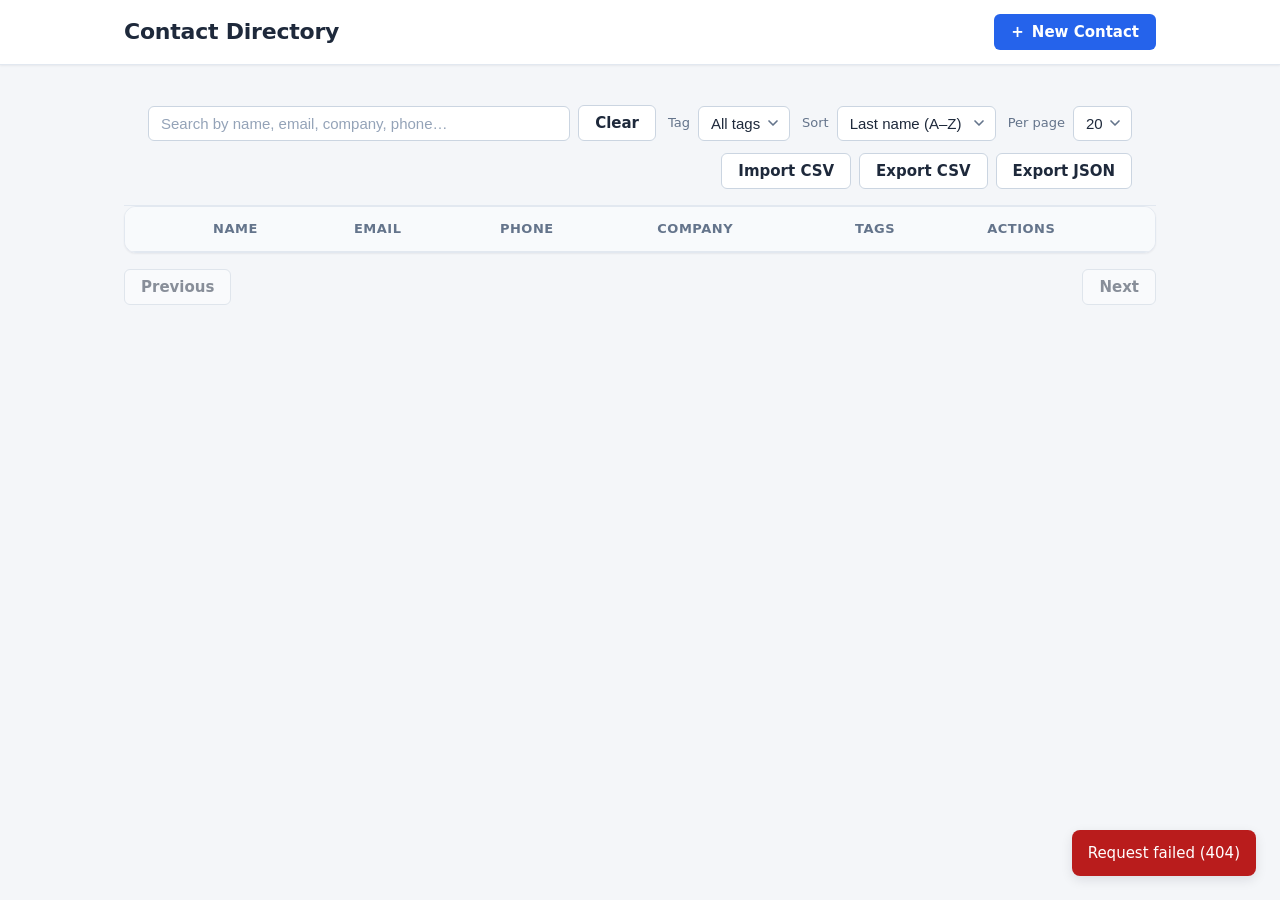
==== src/main/resources/static/index.html @ b852808f "Feature 8: freetext notes per contact - Contact.notes (@Column length 4000) + on ContactResponse/Req" ====
<!DOCTYPE html>
<html lang="en">
<head>
  <meta charset="UTF-8" />
  <meta name="viewport" content="width=device-width, initial-scale=1.0" />
  <title>Contact Directory</title>
  <link rel="stylesheet" href="styles.css" />
  <script defer src="app.js"></script>
</head>
<body>
  <header class="app-header">
    <div class="app-header__inner">
      <h1 class="app-header__title">Contact Directory</h1>
      <button type="button" id="btn-new" class="btn btn--primary">
        <span aria-hidden="true">+</span> New Contact
      </button>
    </div>
  </header>

  <main class="app-main">
    <section class="toolbar" aria-label="Search and filters">
      <div class="toolbar__inner">
        <div class="toolbar__search">
          <label for="search-input" class="sr-only">Search contacts</label>
          <input
            type="search"
            id="search-input"
            class="input"
            placeholder="Search by name, email, company, phone…"
            autocomplete="off"
            spellcheck="false"
          />
          <button type="button" id="btn-clear-search" class="btn btn--secondary">Clear</button>
        </div>

        <div class="toolbar__controls">
          <div class="toolbar__control">
            <label for="tag-filter">Tag</label>
            <select id="tag-filter" class="select">
              <option value="">All tags</option>
            </select>
          </div>

          <div class="toolbar__control">
            <label for="sort-select">Sort</label>
            <select id="sort-select" class="select">
              <option value="lastName,asc">Last name (A–Z)</option>
              <option value="lastName,desc">Last name (Z–A)</option>
              <option value="firstName,asc">First name (A–Z)</option>
              <option value="email,asc">Email (A–Z)</option>
              <option value="createdAt,desc">Recently added</option>
              <option value="updatedAt,desc">Recently updated</option>
            </select>
          </div>

          <div class="toolbar__control">
            <label for="page-size">Per page</label>
            <select id="page-size" class="select">
              <option value="10">10</option>
              <option value="20" selected>20</option>
              <option value="50">50</option>
            </select>
          </div>
        </div>

        <div class="toolbar__io">
          <input type="file" id="import-file" accept=".csv,text/csv" hidden />
          <button type="button" id="btn-import" class="btn btn--secondary">Import CSV</button>
          <a id="link-export-csv" class="btn btn--secondary" href="/api/v1/contacts/export.csv" download>Export CSV</a>
          <a id="link-export-json" class="btn btn--secondary" href="/api/v1/contacts/export.json" download>Export JSON</a>
        </div>
      </div>
    </section>

    <section class="list-panel" aria-label="Contacts">
      <div id="loading" class="loading" role="status" aria-live="polite" hidden>
        <span class="spinner" aria-hidden="true"></span>
        <span>Loading contacts…</span>
      </div>

      <div class="table-wrap">
        <table class="contacts-table">
          <thead>
            <tr>
              <th scope="col" class="col-star"><span class="sr-only">Favourite</span></th>
              <th scope="col" class="col-avatar"><span class="sr-only">Photo</span></th>
              <th scope="col">Name</th>
              <th scope="col">Email</th>
              <th scope="col">Phone</th>
              <th scope="col">Company</th>
              <th scope="col">Tags</th>
              <th scope="col" class="col-actions">Actions</th>
            </tr>
          </thead>
          <tbody id="contacts-body"></tbody>
        </table>
      </div>

      <div id="empty-state" class="empty-state" hidden>
        <p class="empty-state__title">No contacts found</p>
        <p class="empty-state__hint">Try adjusting your search, or add a new contact.</p>
      </div>

      <nav class="pagination" aria-label="Pagination">
        <button type="button" id="btn-prev" class="btn btn--secondary">Previous</button>
        <span id="page-info" class="page-info" aria-live="polite"></span>
        <button type="button" id="btn-next" class="btn btn--secondary">Next</button>
      </nav>
    </section>
  </main>

  <!-- Toast -->
  <div id="toast" class="toast" role="status" aria-live="polite" aria-atomic="true"></div>

  <!-- Create / Edit contact modal -->
  <dialog id="contact-modal" class="modal" aria-labelledby="modal-title">
    <form id="contact-form" class="modal__form" novalidate>
      <header class="modal__header">
        <h2 id="modal-title" class="modal__title">New Contact</h2>
      </header>

      <input type="hidden" id="field-id" />

      <div class="modal__body">
        <div class="field">
          <label for="field-firstName">First name</label>
          <input type="text" id="field-firstName" class="input" autocomplete="given-name" />
          <span id="err-firstName" class="field-error" aria-live="polite"></span>
        </div>

        <div class="field">
          <label for="field-lastName">Last name</label>
          <input type="text" id="field-lastName" class="input" autocomplete="family-name" />
          <span id="err-lastName" class="field-error" aria-live="polite"></span>
        </div>

        <div class="field">
          <label for="field-email">Email</label>
          <input type="email" id="field-email" class="input" autocomplete="email" />
          <span id="err-email" class="field-error" aria-live="polite"></span>
        </div>

        <div class="field">
          <label for="field-phone">Phone</label>
          <input type="tel" id="field-phone" class="input" autocomplete="tel" />
          <span id="err-phone" class="field-error" aria-live="polite"></span>
        </div>

        <div class="field">
          <label for="field-company">Company</label>
          <input type="text" id="field-company" class="input" autocomplete="organization" />
        </div>

        <div class="field field--full">
          <label for="field-tag-input">Tags</label>
          <div id="tag-chips" class="tag-chips" aria-live="polite"></div>
          <input
            type="text"
            id="field-tag-input"
            class="input"
            placeholder="Type a tag and press Enter"
            autocomplete="off"
          />
          <div class="tag-presets" aria-label="Suggested tags">
            <button type="button" class="btn btn--ghost btn--sm tag-preset" data-tag="Friend">+ Friend</button>
            <button type="button" class="btn btn--ghost btn--sm tag-preset" data-tag="Work">+ Work</button>
            <button type="button" class="btn btn--ghost btn--sm tag-preset" data-tag="Client">+ Client</button>
            <button type="button" class="btn btn--ghost btn--sm tag-preset" data-tag="Family">+ Family</button>
          </div>
        </div>

        <div class="field field--full">
          <label for="field-notes">Notes</label>
          <textarea
            id="field-notes"
            class="input"
            rows="3"
            placeholder="Notes — e.g. met at Timeleft Coffee, into hiking"
          ></textarea>
        </div>

        <div class="field field--full">
          <label for="field-photo">Photo</label>
          <input
            type="file"
            id="field-photo"
            class="input input--file"
            accept="image/png,image/jpeg,image/gif,image/webp"
          />
          <div class="photo-controls">
            <img id="photo-preview" class="photo-preview" alt="Photo preview" hidden />
            <button type="button" id="btn-remove-photo" class="btn btn--ghost btn--sm" hidden>
              Remove photo
            </button>
          </div>
          <span id="err-photo" class="field-error" aria-live="polite"></span>
        </div>
      </div>

      <footer class="modal__footer">
        <button type="button" id="btn-cancel" class="btn btn--secondary">Cancel</button>
        <button type="submit" id="btn-save" class="btn btn--primary">Save</button>
      </footer>
    </form>
  </dialog>

  <!-- Delete confirmation modal -->
  <dialog id="confirm-modal" class="modal modal--confirm" aria-labelledby="confirm-title">
    <div class="modal__form">
      <header class="modal__header">
        <h2 id="confirm-title" class="modal__title">Delete contact</h2>
      </header>

      <div class="modal__body">
        <p id="confirm-text" class="confirm-text"></p>
      </div>

      <footer class="modal__footer">
        <button type="button" id="btn-cancel-delete" class="btn btn--secondary">Cancel</button>
        <button type="button" id="btn-confirm-delete" class="btn btn--danger">Delete</button>
      </footer>
    </div>
  </dialog>

  <!-- Contact detail (read-only profile) modal -->
  <dialog id="detail-modal" class="modal modal--detail" aria-labelledby="detail-name">
    <div class="modal__form">
      <header class="modal__header detail__header">
        <div id="detail-avatar" class="detail__avatar"></div>
        <div class="detail__heading">
          <h2 id="detail-name" class="modal__title">Contact</h2>
          <span id="detail-fav" class="detail__fav" hidden>★ Favourite</span>
        </div>
      </header>

      <div class="modal__body detail__body">
        <dl class="detail__list">
          <div class="detail__row"><dt>Email</dt><dd id="detail-email"></dd></div>
          <div class="detail__row"><dt>Phone</dt><dd id="detail-phone"></dd></div>
          <div class="detail__row"><dt>Company</dt><dd id="detail-company"></dd></div>
          <div class="detail__row"><dt>Tags</dt><dd id="detail-tags"></dd></div>
          <div class="detail__row" id="detail-notes-row" hidden>
            <dt>Notes</dt><dd id="detail-notes"></dd>
          </div>
          <div class="detail__row"><dt>Added</dt><dd id="detail-created"></dd></div>
          <div class="detail__row"><dt>Updated</dt><dd id="detail-updated"></dd></div>
        </dl>
      </div>

      <footer class="modal__footer">
        <button type="button" id="btn-detail-close" class="btn btn--secondary">Close</button>
        <button type="button" id="btn-detail-edit" class="btn btn--primary">Edit</button>
      </footer>
    </div>
  </dialog>
</body>
</html>
---- src/main/resources/static/styles.css ----
/* =========================================================================
   Contact Directory UI — styles.css
   Framework-free, modern, accessible. All theming via CSS custom properties.
   ========================================================================= */

/* ---------- Design tokens ------------------------------------------------ */
:root {
  /* Palette */
  --color-bg: #f4f6f9;
  --color-surface: #ffffff;
  --color-surface-alt: #f8fafc;
  --color-border: #e2e8f0;
  --color-border-strong: #cbd5e1;

  --color-text: #1e293b;
  --color-text-muted: #64748b;
  --color-text-subtle: #94a3b8;

  --color-primary: #2563eb;
  --color-primary-hover: #1d4ed8;
  --color-primary-active: #1e40af;
  --color-primary-contrast: #ffffff;

  --color-danger: #dc2626;
  --color-danger-hover: #b91c1c;
  --color-danger-active: #991b1b;
  --color-danger-contrast: #ffffff;

  --color-success: #16a34a;
  --color-success-bg: #15803d;

  --color-error: #dc2626;
  --color-error-bg: #b91c1c;

  --color-focus-ring: #93c5fd;

  /* Spacing scale */
  --space-1: 0.25rem;
  --space-2: 0.5rem;
  --space-3: 0.75rem;
  --space-4: 1rem;
  --space-5: 1.5rem;
  --space-6: 2rem;

  /* Radii */
  --radius-sm: 6px;
  --radius-md: 8px;
  --radius-lg: 12px;
  --radius-pill: 999px;

  /* Shadows */
  --shadow-sm: 0 1px 2px rgba(15, 23, 42, 0.06);
  --shadow-md: 0 4px 12px rgba(15, 23, 42, 0.10);
  --shadow-lg: 0 12px 32px rgba(15, 23, 42, 0.22);

  /* Typography */
  --font-sans: system-ui, -apple-system, "Segoe UI", Roboto, Helvetica, Arial,
    sans-serif;
  --fs-sm: 0.8125rem;
  --fs-base: 0.9375rem;
  --fs-lg: 1.0625rem;
  --fs-xl: 1.375rem;

  /* Layout */
  --container-max: 1080px;
  --header-height: 64px;

  /* Motion */
  --transition-fast: 120ms ease;
  --transition-base: 200ms ease;
}

/* ---------- Reset / base ------------------------------------------------- */
*,
*::before,
*::after {
  box-sizing: border-box;
}

html {
  -webkit-text-size-adjust: 100%;
}

body {
  margin: 0;
  font-family: var(--font-sans);
  font-size: var(--fs-base);
  line-height: 1.5;
  color: var(--color-text);
  background-color: var(--color-bg);
  -webkit-font-smoothing: antialiased;
  -moz-osx-font-smoothing: grayscale;
}

h1,
h2,
h3 {
  margin: 0;
  line-height: 1.25;
}

button {
  font-family: inherit;
  font-size: inherit;
}

[hidden] {
  display: none !important;
}

/* Shared visible focus treatment */
:focus-visible {
  outline: 3px solid var(--color-focus-ring);
  outline-offset: 2px;
}

/* ---------- App header (sticky) ----------------------------------------- */
.app-header {
  position: sticky;
  top: 0;
  z-index: 30;
  background-color: var(--color-surface);
  border-bottom: 1px solid var(--color-border);
  box-shadow: var(--shadow-sm);
}

.app-header__inner {
  max-width: var(--container-max);
  margin: 0 auto;
  min-height: var(--header-height);
  padding: var(--space-3) var(--space-5);
  display: flex;
  align-items: center;
  justify-content: space-between;
  gap: var(--space-4);
}

.app-header__title {
  font-size: var(--fs-xl);
  font-weight: 700;
  letter-spacing: -0.01em;
}

.app-header__subtitle {
  margin: 2px 0 0;
  font-size: var(--fs-sm);
  font-weight: 400;
  color: var(--color-text-muted);
}

/* ---------- Toolbar (sticky under header) ------------------------------- */
.toolbar {
  position: sticky;
  top: var(--header-height);
  z-index: 20;
  background-color: var(--color-bg);
  border-bottom: 1px solid var(--color-border);
}

.toolbar__inner {
  max-width: var(--container-max);
  margin: 0 auto;
  padding: var(--space-4) var(--space-5);
  display: flex;
  flex-wrap: wrap;
  align-items: center;
  gap: var(--space-3);
}

.toolbar__search {
  position: relative;
  flex: 1 1 280px;
  min-width: 220px;
  display: flex;
  align-items: center;
  gap: var(--space-2);
}

.toolbar__search #search-input {
  flex: 1 1 auto;
}

.toolbar__controls {
  display: flex;
  align-items: center;
  gap: var(--space-3);
  flex-wrap: wrap;
}

.toolbar__control {
  display: flex;
  align-items: center;
  gap: var(--space-2);
}

.toolbar__control label {
  font-size: var(--fs-sm);
  color: var(--color-text-muted);
  white-space: nowrap;
}

/* ---------- Main container ---------------------------------------------- */
.app-main {
  max-width: var(--container-max);
  margin: 0 auto;
  padding: var(--space-5);
}

/* ---------- Form controls (inputs / selects) ---------------------------- */
input[type="text"],
input[type="email"],
input[type="tel"],
input[type="search"],
textarea,
select {
  width: 100%;
  padding: var(--space-2) var(--space-3);
  font-size: var(--fs-base);
  color: var(--color-text);
  background-color: var(--color-surface);
  border: 1px solid var(--color-border-strong);
  border-radius: var(--radius-sm);
  transition: border-color var(--transition-fast),
    box-shadow var(--transition-fast);
  appearance: none;
}

textarea {
  font-family: inherit;
  resize: vertical;
  min-height: 64px;
}

select {
  background-image: url("data:image/svg+xml,%3Csvg xmlns='http://www.w3.org/2000/svg' width='16' height='16' viewBox='0 0 24 24' fill='none' stroke='%2364748b' stroke-width='2.5' stroke-linecap='round' stroke-linejoin='round'%3E%3Cpolyline points='6 9 12 15 18 9'/%3E%3C/svg%3E");
  background-repeat: no-repeat;
  background-position: right var(--space-2) center;
  padding-right: calc(var(--space-3) + 16px);
  cursor: pointer;
}

input::placeholder,
textarea::placeholder {
  color: var(--color-text-subtle);
}

input:focus,
textarea:focus,
select:focus {
  outline: none;
  border-color: var(--color-primary);
  box-shadow: 0 0 0 3px var(--color-focus-ring);
}

/* Inputs flagged invalid (when an inline error is shown) */
input[aria-invalid="true"],
.input--invalid {
  border-color: var(--color-error);
}

input[aria-invalid="true"]:focus,
.input--invalid:focus {
  box-shadow: 0 0 0 3px rgba(220, 38, 38, 0.25);
}

/* ---------- Buttons ----------------------------------------------------- */
.btn {
  display: inline-flex;
  align-items: center;
  justify-content: center;
  gap: var(--space-2);
  padding: var(--space-2) var(--space-4);
  font-size: var(--fs-base);
  font-weight: 600;
  line-height: 1.2;
  white-space: nowrap;
  border: 1px solid transparent;
  border-radius: var(--radius-sm);
  cursor: pointer;
  user-select: none;
  transition: background-color var(--transition-fast),
    border-color var(--transition-fast), color var(--transition-fast),
    box-shadow var(--transition-fast);
}

.btn:disabled {
  opacity: 0.5;
  cursor: not-allowed;
}

.btn:focus-visible {
  outline: 3px solid var(--color-focus-ring);
  outline-offset: 2px;
}

/* Primary */
.btn--primary {
  background-color: var(--color-primary);
  color: var(--color-primary-contrast);
}
.btn--primary:hover:not(:disabled) {
  background-color: var(--color-primary-hover);
}
.btn--primary:active:not(:disabled) {
  background-color: var(--color-primary-active);
}

/* Secondary */
.btn--secondary {
  background-color: var(--color-surface);
  color: var(--color-text);
  border-color: var(--color-border-strong);
}
.btn--secondary:hover:not(:disabled) {
  background-color: var(--color-surface-alt);
  border-color: var(--color-text-subtle);
}
.btn--secondary:active:not(:disabled) {
  background-color: var(--color-border);
}

/* Danger */
.btn--danger {
  background-color: var(--color-danger);
  color: var(--color-danger-contrast);
}
.btn--danger:hover:not(:disabled) {
  background-color: var(--color-danger-hover);
}
.btn--danger:active:not(:disabled) {
  background-color: var(--color-danger-active);
}

/* Ghost / icon-style buttons used in table rows */
.btn--ghost {
  background-color: transparent;
  color: var(--color-text-muted);
  border-color: var(--color-border);
  padding: var(--space-1) var(--space-3);
  font-size: var(--fs-sm);
}
.btn--ghost:hover:not(:disabled) {
  background-color: var(--color-surface-alt);
  color: var(--color-text);
  border-color: var(--color-border-strong);
}

.btn--ghost.btn--danger {
  color: var(--color-danger);
  border-color: var(--color-border);
}
.btn--ghost.btn--danger:hover:not(:disabled) {
  background-color: #fef2f2;
  color: var(--color-danger-hover);
  border-color: #fecaca;
}

.btn--sm {
  padding: var(--space-1) var(--space-3);
  font-size: var(--fs-sm);
}

.btn--block {
  width: 100%;
}

/* Clear-search button collapses nicely next to the input */
#btn-clear-search {
  flex: 0 0 auto;
}

/* ---------- Table / list ------------------------------------------------ */
.table-wrap {
  background-color: var(--color-surface);
  border: 1px solid var(--color-border);
  border-radius: var(--radius-lg);
  box-shadow: var(--shadow-sm);
  overflow-x: auto;
  -webkit-overflow-scrolling: touch;
}

.contacts-table {
  width: 100%;
  border-collapse: collapse;
  font-size: var(--fs-base);
}

.contacts-table thead th {
  position: sticky;
  top: 0;
  text-align: left;
  font-size: var(--fs-sm);
  font-weight: 600;
  text-transform: uppercase;
  letter-spacing: 0.04em;
  color: var(--color-text-muted);
  background-color: var(--color-surface-alt);
  padding: var(--space-3) var(--space-4);
  border-bottom: 1px solid var(--color-border);
  white-space: nowrap;
}

.contacts-table tbody td {
  padding: var(--space-3) var(--space-4);
  border-bottom: 1px solid var(--color-border);
  color: var(--color-text);
  vertical-align: middle;
}

.contacts-table tbody tr:last-child td {
  border-bottom: none;
}

/* Zebra striping */
.contacts-table tbody tr:nth-child(even) {
  background-color: var(--color-surface-alt);
}

/* Hover highlight */
.contacts-table tbody tr:hover {
  background-color: #eef4ff;
}

.contacts-table .cell-name {
  font-weight: 600;
  color: var(--color-text);
}

.contacts-table .cell-muted {
  color: var(--color-text-muted);
}

/* Actions column */
.contacts-table .cell-actions {
  text-align: right;
  white-space: nowrap;
}

.row-actions {
  display: inline-flex;
  gap: var(--space-2);
  justify-content: flex-end;
}

/* Avatar column — keep it tight around the thumbnail */
.contacts-table .col-avatar,
.contacts-table .cell-avatar {
  width: 1%;
  white-space: nowrap;
}

.contacts-table .cell-avatar {
  padding-right: var(--space-2);
}

/* ---------- Avatars ----------------------------------------------------- */
.avatar {
  display: inline-block;
  width: 36px;
  height: 36px;
  border-radius: var(--radius-pill);
  object-fit: cover;
  vertical-align: middle;
  background-color: var(--color-surface-alt);
  border: 1px solid var(--color-border);
}

/* Placeholder shown when a contact has no photo: a colored circle of initials */
.avatar--placeholder {
  display: inline-flex;
  align-items: center;
  justify-content: center;
  border: none;
  background-color: var(--color-primary);
  color: var(--color-primary-contrast);
  font-size: var(--fs-sm);
  font-weight: 600;
  line-height: 1;
  text-transform: uppercase;
  letter-spacing: 0.02em;
  user-select: none;
}

/* ---------- Loading spinner --------------------------------------------- */
#loading {
  display: flex;
  align-items: center;
  justify-content: center;
  gap: var(--space-3);
  padding: var(--space-6);
  color: var(--color-text-muted);
  font-size: var(--fs-base);
}

.spinner {
  width: 24px;
  height: 24px;
  border: 3px solid var(--color-border);
  border-top-color: var(--color-primary);
  border-radius: 50%;
  animation: spin 0.7s linear infinite;
  flex: 0 0 auto;
}

@keyframes spin {
  to {
    transform: rotate(360deg);
  }
}

/* ---------- Empty state -------------------------------------------------- */
#empty-state {
  display: flex;
  flex-direction: column;
  align-items: center;
  justify-content: center;
  gap: var(--space-2);
  padding: var(--space-6) var(--space-5);
  text-align: center;
  color: var(--color-text-muted);
}

#empty-state .empty-state__title {
  font-size: var(--fs-lg);
  font-weight: 600;
  color: var(--color-text);
}

#empty-state .empty-state__hint {
  font-size: var(--fs-sm);
  color: var(--color-text-subtle);
}

/* ---------- Pagination --------------------------------------------------- */
.pagination {
  display: flex;
  align-items: center;
  justify-content: space-between;
  gap: var(--space-3);
  flex-wrap: wrap;
  margin-top: var(--space-4);
}

#page-info {
  font-size: var(--fs-sm);
  color: var(--color-text-muted);
}

.pagination__buttons {
  display: flex;
  gap: var(--space-2);
}

/* ---------- Modal (dialog) + backdrop ----------------------------------- */
dialog {
  width: min(520px, calc(100vw - 2 * var(--space-5)));
  max-width: 520px;
  padding: 0;
  border: 1px solid var(--color-border);
  border-radius: var(--radius-lg);
  background-color: var(--color-surface);
  color: var(--color-text);
  box-shadow: var(--shadow-lg);
}

dialog::backdrop {
  background-color: rgba(15, 23, 42, 0.55);
  backdrop-filter: blur(2px);
}

/* Open/close animation (graceful — no effect if unsupported) */
dialog[open] {
  animation: dialog-in var(--transition-base);
}

@keyframes dialog-in {
  from {
    opacity: 0;
    transform: translateY(8px) scale(0.98);
  }
  to {
    opacity: 1;
    transform: translateY(0) scale(1);
  }
}

.modal__header {
  display: flex;
  align-items: center;
  justify-content: space-between;
  gap: var(--space-3);
  padding: var(--space-4) var(--space-5);
  border-bottom: 1px solid var(--color-border);
}

.modal__title {
  font-size: var(--fs-lg);
  font-weight: 700;
}

.modal__body {
  padding: var(--space-5);
}

.modal__footer {
  display: flex;
  align-items: center;
  justify-content: flex-end;
  gap: var(--space-3);
  padding: var(--space-4) var(--space-5);
  border-top: 1px solid var(--color-border);
  background-color: var(--color-surface-alt);
  border-bottom-left-radius: var(--radius-lg);
  border-bottom-right-radius: var(--radius-lg);
}

/* Close (x) button in modal header */
.modal__close {
  display: inline-flex;
  align-items: center;
  justify-content: center;
  width: 32px;
  height: 32px;
  border: none;
  border-radius: var(--radius-sm);
  background: transparent;
  color: var(--color-text-muted);
  font-size: 1.25rem;
  line-height: 1;
  cursor: pointer;
  transition: background-color var(--transition-fast),
    color var(--transition-fast);
}
.modal__close:hover {
  background-color: var(--color-surface-alt);
  color: var(--color-text);
}

/* ---------- Form layout inside modal ------------------------------------ */
/* The contact form's body is the two-column responsive field grid. The
   confirm modal's body is left untouched (it only holds a paragraph). */
#contact-form .modal__body {
  display: grid;
  grid-template-columns: 1fr 1fr;
  gap: var(--space-4);
}

.field {
  display: flex;
  flex-direction: column;
  gap: var(--space-1);
}

/* Fields that should span the full width of the grid */
.field--full {
  grid-column: 1 / -1;
}

.field label {
  font-size: var(--fs-sm);
  font-weight: 600;
  color: var(--color-text);
}

.field label .required {
  color: var(--color-danger);
  margin-left: 2px;
}

/* ---------- File input + photo preview (modal) -------------------------- */
/* File inputs aren't covered by the shared input selector; style to match. */
.input--file {
  width: 100%;
  padding: var(--space-2) var(--space-3);
  font-size: var(--fs-sm);
  color: var(--color-text);
  background-color: var(--color-surface);
  border: 1px solid var(--color-border-strong);
  border-radius: var(--radius-sm);
  cursor: pointer;
  transition: border-color var(--transition-fast),
    box-shadow var(--transition-fast);
}

.input--file:focus,
.input--file:focus-visible {
  outline: none;
  border-color: var(--color-primary);
  box-shadow: 0 0 0 3px var(--color-focus-ring);
}

/* The browser's "Choose file" affordance, styled like a secondary button */
.input--file::file-selector-button {
  margin-right: var(--space-3);
  padding: var(--space-1) var(--space-3);
  font-family: inherit;
  font-size: var(--fs-sm);
  font-weight: 600;
  color: var(--color-text);
  background-color: var(--color-surface);
  border: 1px solid var(--color-border-strong);
  border-radius: var(--radius-sm);
  cursor: pointer;
  transition: background-color var(--transition-fast),
    border-color var(--transition-fast);
}

.input--file::file-selector-button:hover {
  background-color: var(--color-surface-alt);
  border-color: var(--color-text-subtle);
}

/* Preview thumbnail + remove button line up on one row */
.photo-controls {
  display: flex;
  align-items: center;
  gap: var(--space-3);
  margin-top: var(--space-1);
}

.photo-controls:empty {
  display: none;
}

#photo-preview,
.photo-preview {
  width: 96px;
  height: 96px;
  border-radius: var(--radius-pill);
  object-fit: cover;
  background-color: var(--color-surface-alt);
  border: 1px solid var(--color-border);
}

/* ---------- Inline form errors ------------------------------------------ */
.field-error {
  display: block;
  min-height: 1em;
  margin-top: 2px;
  font-size: var(--fs-sm);
  color: var(--color-error);
}

.field-error:empty {
  display: none;
}

/* ---------- Toast -------------------------------------------------------- */
#toast {
  position: fixed;
  right: var(--space-5);
  bottom: var(--space-5);
  z-index: 1000;
  max-width: min(360px, calc(100vw - 2 * var(--space-4)));
  padding: var(--space-3) var(--space-4);
  border-radius: var(--radius-md);
  color: #ffffff;
  font-size: var(--fs-base);
  font-weight: 500;
  box-shadow: var(--shadow-md);
  background-color: var(--color-text);

  /* Hidden / fade state by default */
  opacity: 0;
  transform: translateY(12px);
  pointer-events: none;
  transition: opacity var(--transition-base), transform var(--transition-base);
}

/* app.js toggles this class to reveal the toast */
#toast.toast--show {
  opacity: 1;
  transform: translateY(0);
  pointer-events: auto;
}

#toast.toast--success {
  background-color: var(--color-success-bg);
}

#toast.toast--error {
  background-color: var(--color-error-bg);
}

/* ---------- Accessibility helper ---------------------------------------- */
.sr-only {
  position: absolute;
  width: 1px;
  height: 1px;
  padding: 0;
  margin: -1px;
  overflow: hidden;
  clip: rect(0, 0, 0, 0);
  white-space: nowrap;
  border: 0;
}

/* ---------- Reduced motion ---------------------------------------------- */
@media (prefers-reduced-motion: reduce) {
  *,
  *::before,
  *::after {
    animation-duration: 0.001ms !important;
    animation-iteration-count: 1 !important;
    transition-duration: 0.001ms !important;
  }
  /* Do NOT re-enable perpetual rotation for reduced-motion users; show a
     static ring instead (the colored top border still reads as a spinner). */
  .spinner {
    animation: none;
    border-top-color: var(--color-primary);
  }
}

/* =========================================================================
   Responsive — narrow screens (<= 640px)
   Stack each table row as a card with data-labels.
   app.js sets data-label="Photo|Name|Email|Phone|Company|Actions" on each <td>.
   ========================================================================= */
@media (max-width: 640px) {
  .app-main {
    padding: var(--space-4);
  }

  .app-header__inner,
  .toolbar__inner {
    padding-left: var(--space-4);
    padding-right: var(--space-4);
  }

  .toolbar__inner {
    flex-direction: column;
    align-items: stretch;
  }

  .toolbar__search {
    min-width: 0;
  }

  .toolbar__controls {
    justify-content: space-between;
  }

  .toolbar__control {
    flex: 1 1 0;
  }

  .toolbar__control select {
    flex: 1 1 auto;
  }

  /* Card-style stacked rows */
  .table-wrap {
    background-color: transparent;
    border: none;
    box-shadow: none;
    overflow-x: visible;
  }

  .contacts-table {
    border-collapse: separate;
    border-spacing: 0;
  }

  .contacts-table thead {
    /* Visually hidden but kept for screen readers */
    position: absolute;
    width: 1px;
    height: 1px;
    padding: 0;
    margin: -1px;
    overflow: hidden;
    clip: rect(0, 0, 0, 0);
    white-space: nowrap;
    border: 0;
  }

  .contacts-table tbody tr {
    display: block;
    background-color: var(--color-surface);
    border: 1px solid var(--color-border);
    border-radius: var(--radius-lg);
    box-shadow: var(--shadow-sm);
    padding: var(--space-2) var(--space-4);
    margin-bottom: var(--space-3);
  }

  .contacts-table tbody tr:nth-child(even) {
    background-color: var(--color-surface);
  }

  .contacts-table tbody tr:hover {
    background-color: var(--color-surface);
  }

  .contacts-table tbody td {
    display: flex;
    align-items: center;
    justify-content: space-between;
    gap: var(--space-4);
    padding: var(--space-2) 0;
    border-bottom: 1px solid var(--color-border);
    text-align: right;
  }

  .contacts-table tbody tr td:last-child {
    border-bottom: none;
  }

  /* data-label rendered as the row's left-hand label */
  .contacts-table tbody td::before {
    content: attr(data-label);
    flex: 0 0 auto;
    font-size: var(--fs-sm);
    font-weight: 600;
    text-transform: uppercase;
    letter-spacing: 0.04em;
    color: var(--color-text-muted);
    text-align: left;
  }

  .contacts-table .cell-actions {
    text-align: right;
  }

  .row-actions {
    justify-content: flex-end;
  }

  /* Avatar leads each stacked card, centered, with no redundant label */
  .contacts-table .cell-avatar {
    justify-content: center;
    padding-right: 0;
  }

  .contacts-table .cell-avatar::before {
    content: none;
  }

  /* Single-column form on small screens */
  #contact-form .modal__body {
    grid-template-columns: 1fr;
  }

  /* Full-bleed footer buttons for easy tapping */
  .modal__footer {
    flex-direction: column-reverse;
  }

  .modal__footer .btn {
    width: 100%;
  }

  /* Toast spans width on small screens */
  #toast {
    left: var(--space-4);
    right: var(--space-4);
    bottom: var(--space-4);
    max-width: none;
  }

  dialog {
    width: calc(100vw - 2 * var(--space-4));
  }
}

/* ------------------------------------------------------------------ *
 * Tags & categories
 * ------------------------------------------------------------------ */

/* Chip container: modal editor (editable) and table rows (read-only). */
.tag-chips {
  display: flex;
  flex-wrap: wrap;
  gap: var(--space-2);
  margin-bottom: var(--space-2);
}

.tag-chips--row {
  margin-bottom: 0;
  gap: var(--space-1);
}

.tag-chips:empty {
  display: none;
}

/* A single tag chip. */
.tag-chip {
  display: inline-flex;
  align-items: center;
  gap: var(--space-1);
  padding: 2px var(--space-2);
  font-size: var(--fs-sm);
  line-height: 1.4;
  color: var(--color-primary);
  background: #eff6ff;
  border: 1px solid #bfdbfe;
  border-radius: var(--radius-pill);
  white-space: nowrap;
}

/* Removable chip (modal editor) carries a × button. */
.tag-chip__remove {
  display: inline-flex;
  align-items: center;
  justify-content: center;
  width: 16px;
  height: 16px;
  padding: 0;
  font-size: 14px;
  line-height: 1;
  color: var(--color-primary);
  background: transparent;
  border: none;
  border-radius: var(--radius-pill);
  cursor: pointer;
}

.tag-chip__remove:hover {
  background: #dbeafe;
  color: var(--color-primary-hover);
}

.tag-chip__remove:focus-visible {
  outline: 2px solid var(--color-focus-ring);
  outline-offset: 1px;
}

/* Preset "+ Tag" suggestion buttons under the tag input. */
.tag-presets {
  display: flex;
  flex-wrap: wrap;
  gap: var(--space-2);
  margin-top: var(--space-2);
}

/* Read-only tags cell in the table. */
.cell-tags {
  color: var(--color-text-muted);
}

/* ------------------------------------------------------------------ *
 * Favourite star
 * ------------------------------------------------------------------ */

.col-star,
.cell-star {
  width: 40px;
  text-align: center;
}

.btn-star {
  padding: 2px 4px;
  font-size: 1.25rem;
  line-height: 1;
  color: var(--color-text-subtle);
  background: transparent;
  border: none;
  border-radius: var(--radius-sm);
  cursor: pointer;
  transition: color var(--transition-fast), transform var(--transition-fast);
}

.btn-star:hover {
  color: #f59e0b;
  transform: scale(1.15);
}

.btn-star--on {
  color: #f59e0b; /* amber-500 — filled star */
}

.btn-star:focus-visible {
  outline: 2px solid var(--color-focus-ring);
  outline-offset: 1px;
}

/* ------------------------------------------------------------------ *
 * Import / export toolbar group
 * ------------------------------------------------------------------ */

.toolbar__io {
  display: flex;
  flex-wrap: wrap;
  align-items: center;
  gap: var(--space-2);
  margin-left: auto;
}

/* Export links are styled as buttons — strip the anchor underline. */
a.btn {
  text-decoration: none;
}

/* ------------------------------------------------------------------ *
 * Contact detail (profile) modal
 * ------------------------------------------------------------------ */

/* Rows are clickable (open the read-only detail card). */
.contacts-table tbody tr {
  cursor: pointer;
}

.detail__header {
  display: flex;
  align-items: center;
  gap: var(--space-4);
}

.detail__avatar {
  flex: none;
}

/* Larger avatar variant for the profile header. */
.avatar--lg {
  width: 64px;
  height: 64px;
  font-size: 1.5rem;
}

.detail__heading {
  display: flex;
  flex-direction: column;
  gap: var(--space-1);
}

.detail__fav {
  color: #f59e0b;
  font-size: var(--fs-sm);
  font-weight: 600;
}

.detail__list {
  margin: 0;
  display: flex;
  flex-direction: column;
  gap: var(--space-3);
}

.detail__row {
  display: grid;
  grid-template-columns: 92px 1fr;
  gap: var(--space-3);
  align-items: start;
}

.detail__row dt {
  margin: 0;
  color: var(--color-text-muted);
  font-size: var(--fs-sm);
  font-weight: 600;
}

.detail__row dd {
  margin: 0;
  color: var(--color-text);
  word-break: break-word;
  white-space: pre-wrap; /* preserve newlines in notes (Feature 8) */
}
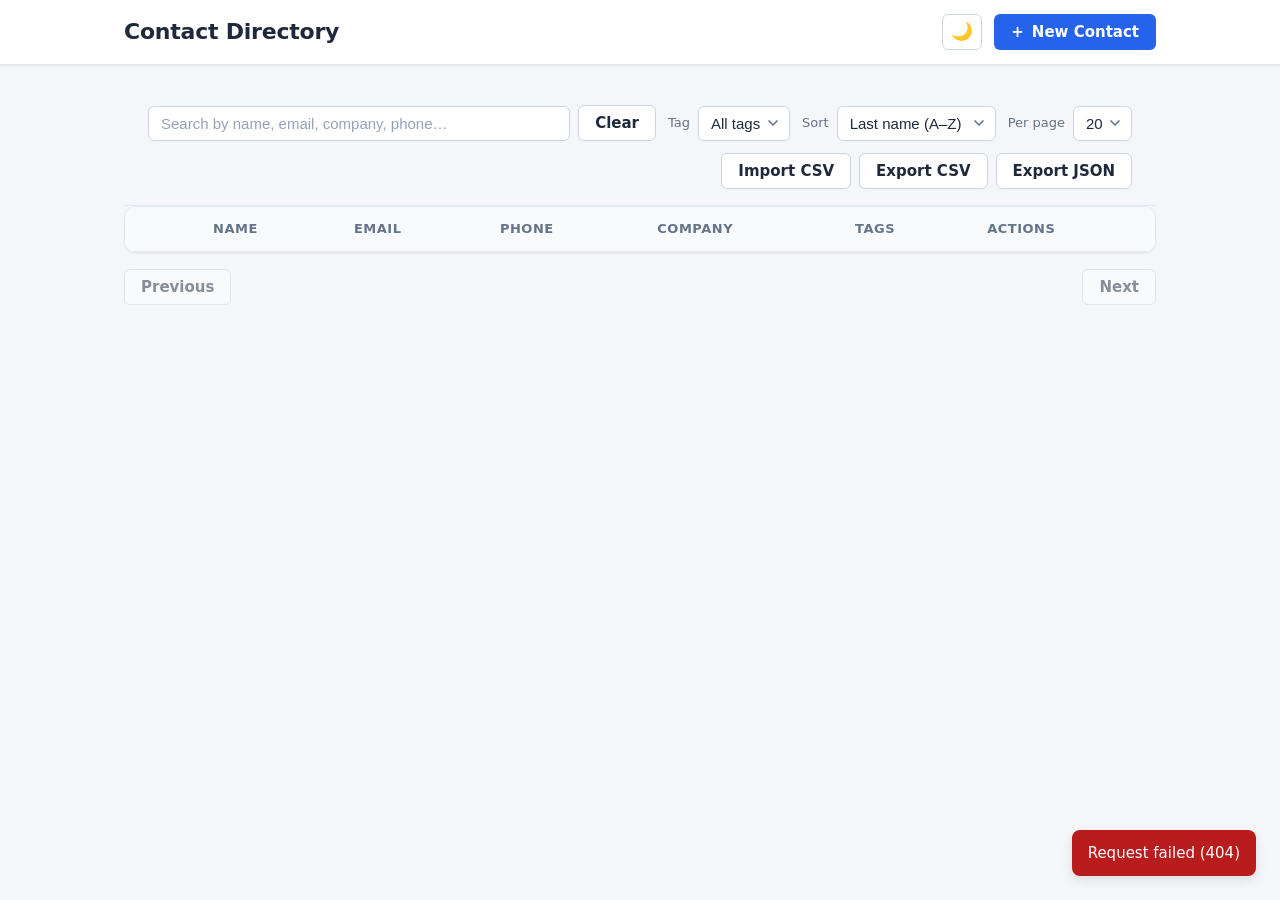
==== commit 45ac01c1: "Feature 10: dark / light mode toggle - header theme toggle (sun/moon) flips html[data-theme] and per" ====
--- a/src/main/resources/static/index.html
+++ b/src/main/resources/static/index.html
@@ -4,6 +4,19 @@
   <meta charset="UTF-8" />
   <meta name="viewport" content="width=device-width, initial-scale=1.0" />
   <title>Contact Directory</title>
+  <!-- Apply the saved/preferred theme before paint to avoid a flash. -->
+  <script>
+    (function () {
+      try {
+        var saved = localStorage.getItem('theme');
+        var prefersDark = window.matchMedia
+          && window.matchMedia('(prefers-color-scheme: dark)').matches;
+        document.documentElement.dataset.theme = saved || (prefersDark ? 'dark' : 'light');
+      } catch (e) {
+        document.documentElement.dataset.theme = 'light';
+      }
+    })();
+  </script>
   <link rel="stylesheet" href="styles.css" />
   <script defer src="app.js"></script>
 </head>
@@ -11,9 +24,13 @@
   <header class="app-header">
     <div class="app-header__inner">
       <h1 class="app-header__title">Contact Directory</h1>
-      <button type="button" id="btn-new" class="btn btn--primary">
-        <span aria-hidden="true">+</span> New Contact
-      </button>
+      <div class="app-header__actions">
+        <button type="button" id="btn-theme" class="btn btn--secondary btn--icon"
+                aria-label="Switch to dark theme" aria-pressed="false">🌙</button>
+        <button type="button" id="btn-new" class="btn btn--primary">
+          <span aria-hidden="true">+</span> New Contact
+        </button>
+      </div>
     </div>
   </header>
 
--- a/src/main/resources/static/styles.css
+++ b/src/main/resources/static/styles.css
@@ -1158,3 +1158,79 @@
   word-break: break-word;
   white-space: pre-wrap; /* preserve newlines in notes (Feature 8) */
 }
+
+/* ------------------------------------------------------------------ *
+ * Click-to-action links (email / phone)
+ * ------------------------------------------------------------------ */
+
+.link {
+  color: var(--color-primary);
+  text-decoration: none;
+}
+
+.link:hover {
+  text-decoration: underline;
+}
+
+.link:focus-visible {
+  outline: 2px solid var(--color-focus-ring);
+  outline-offset: 2px;
+  border-radius: 2px;
+}
+
+/* ------------------------------------------------------------------ *
+ * Header actions + theme toggle
+ * ------------------------------------------------------------------ */
+
+.app-header__actions {
+  display: flex;
+  align-items: center;
+  gap: var(--space-3);
+}
+
+.btn--icon {
+  padding: var(--space-2);
+  font-size: 1.1rem;
+  line-height: 1;
+}
+
+/* ------------------------------------------------------------------ *
+ * Dark theme — overrides the palette; the rest of the UI uses var()
+ * ------------------------------------------------------------------ */
+
+:root[data-theme="dark"] {
+  --color-bg: #0f172a;
+  --color-surface: #1e293b;
+  --color-surface-alt: #273449;
+  --color-border: #334155;
+  --color-border-strong: #475569;
+
+  --color-text: #e2e8f0;
+  --color-text-muted: #94a3b8;
+  --color-text-subtle: #6b7a90;
+
+  --color-primary: #3b82f6;
+  --color-primary-hover: #60a5fa;
+  --color-primary-active: #2563eb;
+
+  --color-focus-ring: #3b82f6;
+
+  --shadow-sm: 0 1px 2px rgba(0, 0, 0, 0.4);
+  --shadow-md: 0 4px 12px rgba(0, 0, 0, 0.5);
+  --shadow-lg: 0 12px 32px rgba(0, 0, 0, 0.65);
+}
+
+/* Dark tweaks for elements with hard-coded (non-variable) colours. */
+:root[data-theme="dark"] .tag-chip {
+  color: #bfdbfe;
+  background: rgba(59, 130, 246, 0.16);
+  border-color: rgba(59, 130, 246, 0.4);
+}
+
+:root[data-theme="dark"] .tag-chip__remove {
+  color: #bfdbfe;
+}
+
+:root[data-theme="dark"] .tag-chip__remove:hover {
+  background: rgba(59, 130, 246, 0.3);
+}
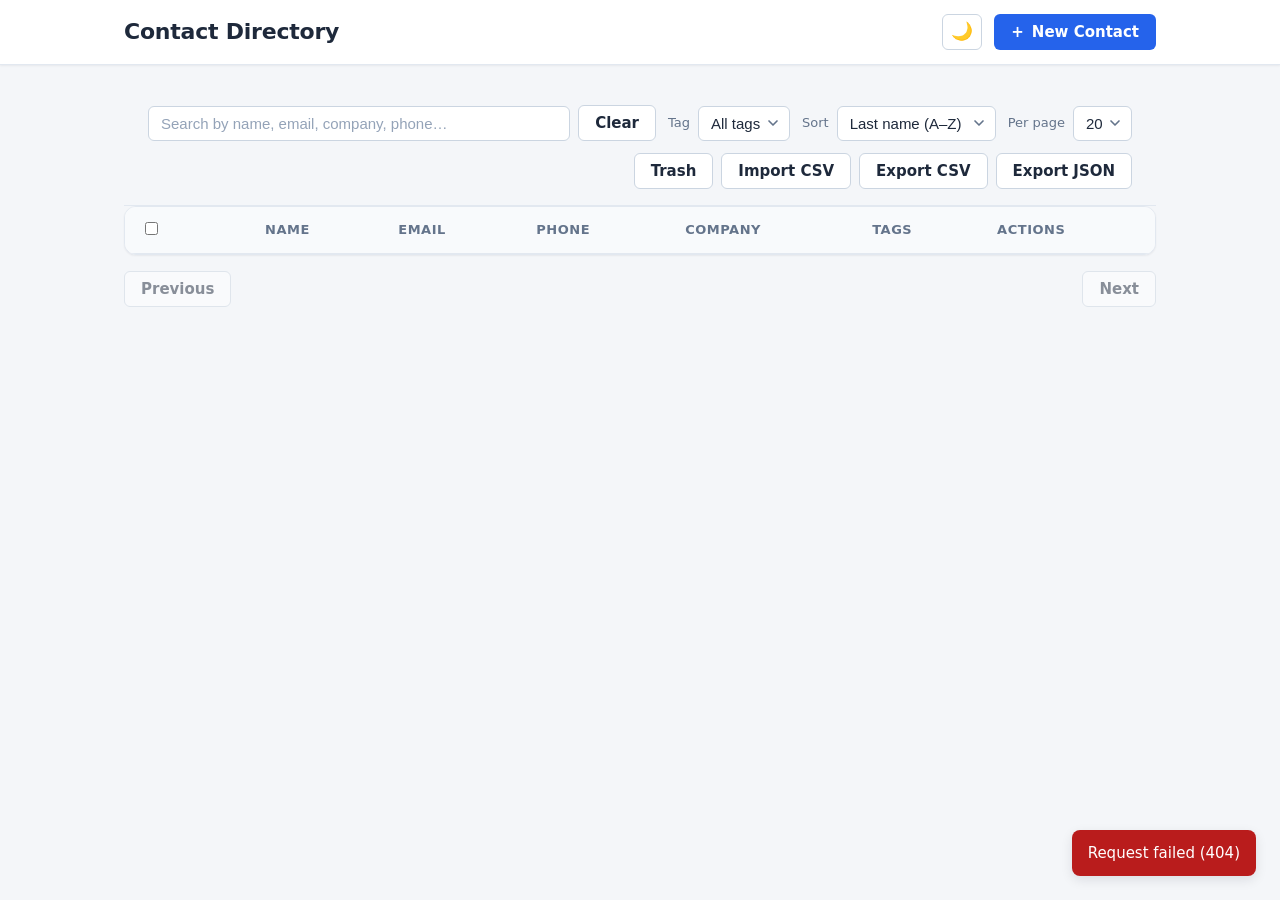
==== commit b4a1b625: "Add safe-management pack: soft delete+trash+undo, bulk actions, optimistic locking Soft delete + tra" ====
--- a/src/main/resources/static/index.html
+++ b/src/main/resources/static/index.html
@@ -82,12 +82,24 @@
 
         <div class="toolbar__io">
           <input type="file" id="import-file" accept=".csv,text/csv" hidden />
+          <button type="button" id="btn-trash" class="btn btn--secondary btn-trash">Trash</button>
           <button type="button" id="btn-import" class="btn btn--secondary">Import CSV</button>
           <a id="link-export-csv" class="btn btn--secondary" href="/api/v1/contacts/export.csv" download>Export CSV</a>
           <a id="link-export-json" class="btn btn--secondary" href="/api/v1/contacts/export.json" download>Export JSON</a>
         </div>
       </div>
     </section>
+
+    <div id="bulk-bar" class="bulk-bar" role="region" aria-label="Bulk actions" hidden>
+      <span id="bulk-count" class="bulk-bar__count" aria-live="polite"></span>
+      <div class="bulk-bar__actions">
+        <button type="button" id="btn-bulk-favorite" class="btn btn--secondary btn--sm">★ Favourite</button>
+        <button type="button" id="btn-bulk-unfavorite" class="btn btn--secondary btn--sm">☆ Unfavourite</button>
+        <button type="button" id="btn-bulk-tag" class="btn btn--secondary btn--sm">Tag…</button>
+        <button type="button" id="btn-bulk-delete" class="btn btn--danger btn--sm">Delete</button>
+        <button type="button" id="btn-bulk-clear" class="btn btn--ghost btn--sm">Clear</button>
+      </div>
+    </div>
 
     <section class="list-panel" aria-label="Contacts">
       <div id="loading" class="loading" role="status" aria-live="polite" hidden>
@@ -99,6 +111,9 @@
         <table class="contacts-table">
           <thead>
             <tr>
+              <th scope="col" class="col-select">
+                <input type="checkbox" id="select-all" aria-label="Select all on this page" />
+              </th>
               <th scope="col" class="col-star"><span class="sr-only">Favourite</span></th>
               <th scope="col" class="col-avatar"><span class="sr-only">Photo</span></th>
               <th scope="col">Name</th>
@@ -106,7 +121,7 @@
               <th scope="col">Phone</th>
               <th scope="col">Company</th>
               <th scope="col">Tags</th>
-              <th scope="col" class="col-actions">Actions</th>
+              <th scope="col">Actions</th>
             </tr>
           </thead>
           <tbody id="contacts-body"></tbody>
--- a/src/main/resources/static/styles.css
+++ b/src/main/resources/static/styles.css
@@ -782,6 +782,37 @@
   background-color: var(--color-error-bg);
 }
 
+/* Optional action button (e.g. Undo) rendered inside a toast. */
+#toast {
+  display: flex;
+  align-items: center;
+  gap: var(--space-3);
+}
+
+#toast .toast__action {
+  flex: 0 0 auto;
+  padding: var(--space-1) var(--space-3);
+  font-size: var(--fs-sm);
+  font-weight: 600;
+  color: #ffffff;
+  background-color: rgba(255, 255, 255, 0.16);
+  border: 1px solid rgba(255, 255, 255, 0.4);
+  border-radius: var(--radius-sm);
+  cursor: pointer;
+  transition: background-color var(--transition-fast),
+    border-color var(--transition-fast);
+}
+
+#toast .toast__action:hover {
+  background-color: rgba(255, 255, 255, 0.28);
+  border-color: rgba(255, 255, 255, 0.6);
+}
+
+#toast .toast__action:focus-visible {
+  outline: 2px solid #ffffff;
+  outline-offset: 1px;
+}
+
 /* ---------- Accessibility helper ---------------------------------------- */
 .sr-only {
   position: absolute;
@@ -937,6 +968,13 @@
     content: none;
   }
 
+  /* Select checkbox cell: label it on stacked cards rather than suppress,
+     so the checkbox is discoverable. */
+  .contacts-table .cell-select {
+    justify-content: flex-start;
+    gap: var(--space-2);
+  }
+
   /* Single-column form on small screens */
   #contact-form .modal__body {
     grid-template-columns: 1fr;
@@ -1044,6 +1082,18 @@
  * Favourite star
  * ------------------------------------------------------------------ */
 
+.col-select,
+.cell-select {
+  width: 40px;
+  text-align: center;
+}
+
+.col-select input[type="checkbox"],
+.cell-select input[type="checkbox"] {
+  width: auto;
+  cursor: pointer;
+}
+
 .col-star,
 .cell-star {
   width: 40px;
@@ -1094,6 +1144,62 @@
 }
 
 /* ------------------------------------------------------------------ *
+ * Bulk action bar (multi-select)
+ * ------------------------------------------------------------------ */
+
+.bulk-bar {
+  max-width: var(--container-max);
+  margin: 0 auto var(--space-4);
+  padding: var(--space-3) var(--space-4);
+  display: flex;
+  align-items: center;
+  gap: var(--space-3);
+  flex-wrap: wrap;
+  background-color: var(--color-surface);
+  border: 1px solid var(--color-border);
+  border-radius: var(--radius-lg);
+  box-shadow: var(--shadow-sm);
+}
+
+.bulk-bar__count {
+  font-size: var(--fs-sm);
+  font-weight: 600;
+  color: var(--color-text);
+  white-space: nowrap;
+}
+
+.bulk-bar__actions {
+  display: flex;
+  align-items: center;
+  gap: var(--space-2);
+  flex-wrap: wrap;
+  margin-left: auto;
+}
+
+@media (max-width: 640px) {
+  .bulk-bar__actions {
+    margin-left: 0;
+    width: 100%;
+  }
+}
+
+/* ------------------------------------------------------------------ *
+ * Trash mode affordance
+ * ------------------------------------------------------------------ */
+
+/* app.js toggles this class on <body> while viewing the trash. */
+.trash-active .btn-trash {
+  background-color: var(--color-danger);
+  color: var(--color-danger-contrast);
+  border-color: var(--color-danger);
+}
+
+.trash-active .btn-trash:hover:not(:disabled) {
+  background-color: var(--color-danger-hover);
+  border-color: var(--color-danger-hover);
+}
+
+/* ------------------------------------------------------------------ *
  * Contact detail (profile) modal
  * ------------------------------------------------------------------ */
 
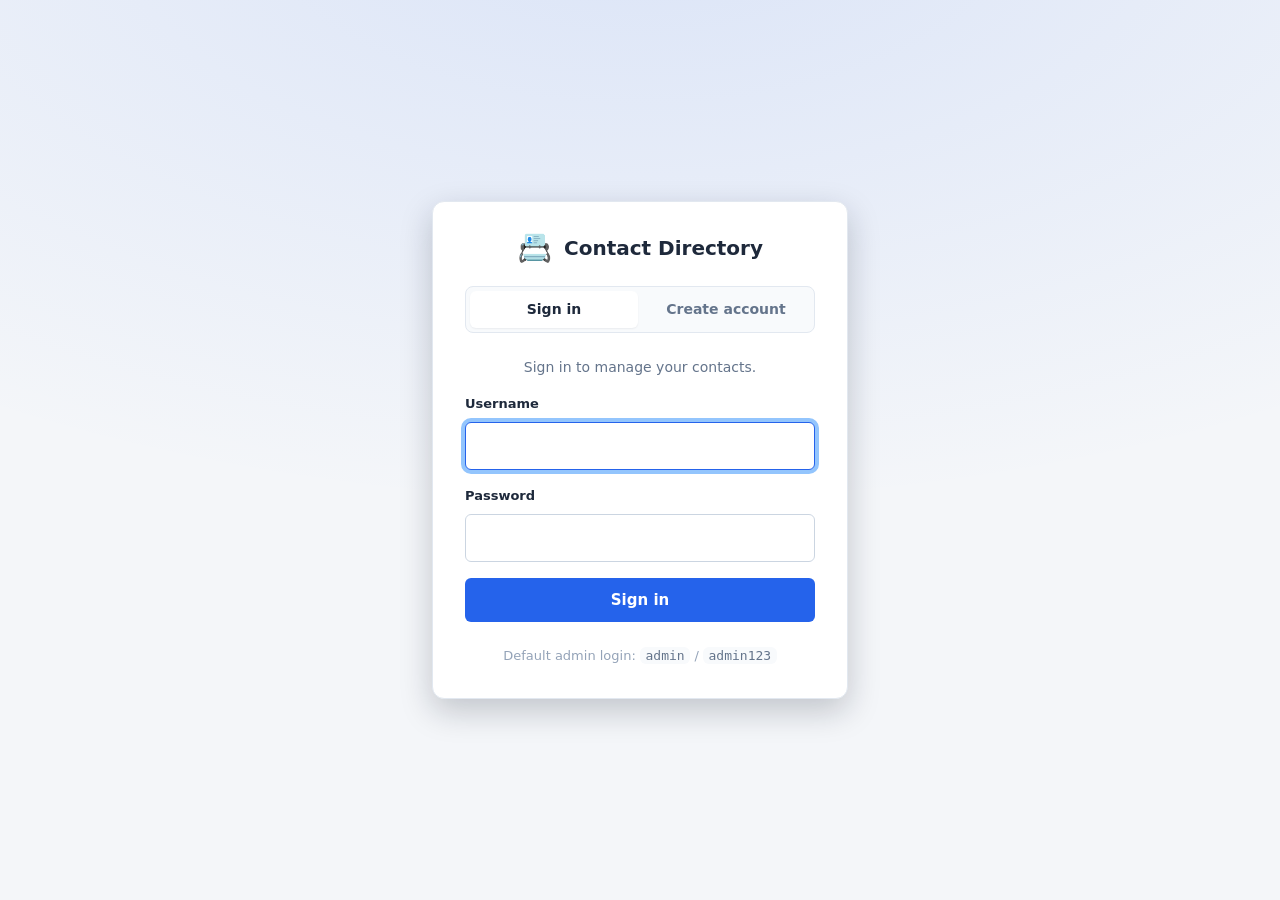
==== commit 3129e25e: "Add JWT authentication and Spring Security - User/Role entities with BCrypt; stateless JWT issue/val" ====
--- a/src/main/resources/static/index.html
+++ b/src/main/resources/static/index.html
@@ -12,6 +12,10 @@
         var prefersDark = window.matchMedia
           && window.matchMedia('(prefers-color-scheme: dark)').matches;
         document.documentElement.dataset.theme = saved || (prefersDark ? 'dark' : 'light');
+        // Auth guard: bounce to the login page before paint if no token is stored.
+        if (!localStorage.getItem('auth_token')) {
+          window.location.replace('login.html');
+        }
       } catch (e) {
         document.documentElement.dataset.theme = 'light';
       }
@@ -25,10 +29,16 @@
     <div class="app-header__inner">
       <h1 class="app-header__title">Contact Directory</h1>
       <div class="app-header__actions">
+        <span id="current-user" class="app-header__user" hidden></span>
+        <a href="profile.html" id="link-profile" class="btn btn--secondary">Profile</a>
+        <a href="users.html" id="link-users" class="btn btn--secondary" hidden>Users</a>
         <button type="button" id="btn-theme" class="btn btn--secondary btn--icon"
                 aria-label="Switch to dark theme" aria-pressed="false">🌙</button>
         <button type="button" id="btn-new" class="btn btn--primary">
           <span aria-hidden="true">+</span> New Contact
+        </button>
+        <button type="button" id="btn-logout" class="btn btn--secondary">
+          Log out
         </button>
       </div>
     </div>
--- a/src/main/resources/static/styles.css
+++ b/src/main/resources/static/styles.css
@@ -1340,3 +1340,386 @@
 :root[data-theme="dark"] .tag-chip__remove:hover {
   background: rgba(59, 130, 246, 0.3);
 }
+
+/* ------------------------------------------------------------------ *
+ * Header: signed-in user label
+ * ------------------------------------------------------------------ */
+.app-header__user {
+  font-size: 0.875rem;
+  font-weight: 600;
+  color: var(--color-text-muted);
+  padding: var(--space-1) var(--space-3);
+  background-color: var(--color-surface-alt);
+  border: 1px solid var(--color-border);
+  border-radius: var(--radius-pill);
+  max-width: 12rem;
+  overflow: hidden;
+  text-overflow: ellipsis;
+  white-space: nowrap;
+}
+
+/* ------------------------------------------------------------------ *
+ * Login / register page
+ * ------------------------------------------------------------------ */
+.login-body {
+  min-height: 100vh;
+  display: flex;
+  align-items: center;
+  justify-content: center;
+  padding: var(--space-5);
+  background:
+    radial-gradient(1200px 600px at 50% -10%, rgba(37, 99, 235, 0.12), transparent),
+    var(--color-bg);
+}
+
+.login-card {
+  width: 100%;
+  max-width: 26rem;
+  background-color: var(--color-surface);
+  border: 1px solid var(--color-border);
+  border-radius: var(--radius-lg);
+  box-shadow: var(--shadow-lg);
+  padding: var(--space-6);
+}
+
+.login-brand {
+  display: flex;
+  align-items: center;
+  justify-content: center;
+  gap: var(--space-3);
+  margin-bottom: var(--space-5);
+}
+
+.login-brand__mark {
+  font-size: 1.75rem;
+  line-height: 1;
+}
+
+.login-brand__title {
+  margin: 0;
+  font-size: 1.25rem;
+  font-weight: 700;
+  color: var(--color-text);
+}
+
+.login-tabs {
+  display: flex;
+  gap: var(--space-1);
+  padding: var(--space-1);
+  margin-bottom: var(--space-5);
+  background-color: var(--color-surface-alt);
+  border: 1px solid var(--color-border);
+  border-radius: var(--radius-md);
+}
+
+.login-tab {
+  flex: 1;
+  padding: var(--space-2) var(--space-3);
+  font: inherit;
+  font-weight: 600;
+  font-size: 0.875rem;
+  color: var(--color-text-muted);
+  background: transparent;
+  border: none;
+  border-radius: var(--radius-sm);
+  cursor: pointer;
+}
+
+.login-tab.is-active {
+  color: var(--color-text);
+  background-color: var(--color-surface);
+  box-shadow: var(--shadow-sm);
+}
+
+.login-form {
+  display: flex;
+  flex-direction: column;
+  gap: var(--space-4);
+}
+
+.login-subtitle {
+  margin: 0;
+  font-size: 0.875rem;
+  color: var(--color-text-muted);
+  text-align: center;
+}
+
+.login-field {
+  display: flex;
+  flex-direction: column;
+  gap: var(--space-2);
+}
+
+.login-field label {
+  font-size: 0.8125rem;
+  font-weight: 600;
+  color: var(--color-text);
+}
+
+.login-field input {
+  padding: var(--space-3);
+  font: inherit;
+  color: var(--color-text);
+  background-color: var(--color-surface);
+  border: 1px solid var(--color-border-strong);
+  border-radius: var(--radius-sm);
+}
+
+.login-field input:focus-visible {
+  outline: 3px solid var(--color-focus-ring);
+  outline-offset: 1px;
+  border-color: var(--color-primary);
+}
+
+.login-submit {
+  width: 100%;
+  justify-content: center;
+  padding: var(--space-3);
+  font-size: 0.9375rem;
+}
+
+.login-error {
+  margin: 0;
+  padding: var(--space-3);
+  font-size: 0.875rem;
+  color: var(--color-danger-contrast);
+  background-color: var(--color-error-bg);
+  border-radius: var(--radius-sm);
+}
+
+.login-hint {
+  margin: var(--space-5) 0 0;
+  font-size: 0.8125rem;
+  color: var(--color-text-subtle);
+  text-align: center;
+}
+
+.login-hint code {
+  font-family: var(--font-mono, monospace);
+  color: var(--color-text-muted);
+  background-color: var(--color-surface-alt);
+  padding: 0.05rem 0.35rem;
+  border-radius: var(--radius-sm);
+}
+
+/* ------------------------------------------------------------------ *
+ * Admin: user-management table
+ * ------------------------------------------------------------------ */
+.users-panel {
+  background-color: var(--color-surface);
+  border: 1px solid var(--color-border);
+  border-radius: var(--radius-lg);
+  box-shadow: var(--shadow-sm);
+  padding: var(--space-4);
+}
+
+.users-status {
+  padding: var(--space-5);
+  text-align: center;
+  color: var(--color-text-muted);
+}
+
+.users-table {
+  width: 100%;
+  border-collapse: collapse;
+  font-size: var(--fs-base);
+}
+
+.users-table thead th {
+  text-align: left;
+  padding: var(--space-3);
+  font-size: 0.75rem;
+  letter-spacing: 0.04em;
+  text-transform: uppercase;
+  color: var(--color-text-muted);
+  border-bottom: 1px solid var(--color-border);
+}
+
+.users-table tbody td {
+  padding: var(--space-3);
+  border-bottom: 1px solid var(--color-border);
+  vertical-align: middle;
+}
+
+.users-table tbody tr:last-child td {
+  border-bottom: none;
+}
+
+.users-table tbody tr:hover {
+  background-color: var(--color-surface-alt);
+}
+
+.users-username {
+  font-weight: 600;
+  color: var(--color-text);
+}
+
+.users-self {
+  font-weight: 400;
+  color: var(--color-text-subtle);
+  font-size: 0.8125rem;
+}
+
+.users-muted {
+  color: var(--color-text-muted);
+}
+
+.users-role {
+  padding: var(--space-1) var(--space-2);
+  font: inherit;
+  color: var(--color-text);
+  background-color: var(--color-surface);
+  border: 1px solid var(--color-border-strong);
+  border-radius: var(--radius-sm);
+}
+
+.users-role:disabled {
+  opacity: 0.6;
+  cursor: not-allowed;
+}
+
+.users-badge {
+  display: inline-block;
+  padding: 0.1rem 0.5rem;
+  font-size: 0.75rem;
+  font-weight: 600;
+  border-radius: var(--radius-pill);
+}
+
+.users-badge--on {
+  color: #166534;
+  background-color: #dcfce7;
+}
+
+.users-badge--off {
+  color: #991b1b;
+  background-color: #fee2e2;
+}
+
+.users-table__actions {
+  display: flex;
+  flex-wrap: wrap;
+  gap: var(--space-2);
+  justify-content: flex-end;
+}
+
+.users-table__actions-col {
+  text-align: right;
+}
+
+:root[data-theme="dark"] .users-badge--on {
+  color: #bbf7d0;
+  background-color: rgba(22, 101, 52, 0.35);
+}
+
+:root[data-theme="dark"] .users-badge--off {
+  color: #fecaca;
+  background-color: rgba(153, 27, 27, 0.35);
+}
+
+/* ------------------------------------------------------------------ *
+ * Profile (account self-service) page
+ * ------------------------------------------------------------------ */
+.profile-main {
+  display: flex;
+  flex-direction: column;
+  gap: var(--space-5);
+  max-width: 36rem;
+}
+
+/* A card panel; matches the surface/border/shadow used elsewhere. */
+.profile-panel {
+  background-color: var(--color-surface);
+  border: 1px solid var(--color-border);
+  border-radius: var(--radius-lg);
+  box-shadow: var(--shadow-sm);
+  padding: var(--space-5);
+}
+
+.profile-panel__title {
+  margin: 0 0 var(--space-4);
+  font-size: var(--fs-lg);
+  font-weight: 700;
+  color: var(--color-text);
+}
+
+/* Account summary definition list. */
+.profile-summary {
+  margin: 0;
+  display: flex;
+  flex-direction: column;
+  gap: var(--space-3);
+}
+
+.profile-summary__row {
+  display: grid;
+  grid-template-columns: 140px 1fr;
+  gap: var(--space-3);
+  align-items: center;
+}
+
+.profile-summary__row dt {
+  margin: 0;
+  color: var(--color-text-muted);
+  font-size: var(--fs-sm);
+  font-weight: 600;
+}
+
+.profile-summary__row dd {
+  margin: 0;
+  color: var(--color-text);
+  word-break: break-word;
+}
+
+/* Role pill in the summary. */
+.profile-role {
+  display: inline-block;
+  padding: 0.1rem 0.5rem;
+  font-size: 0.75rem;
+  font-weight: 600;
+  letter-spacing: 0.02em;
+  color: var(--color-primary);
+  background-color: var(--color-surface-alt);
+  border: 1px solid var(--color-border);
+  border-radius: var(--radius-pill);
+}
+
+/* Change-password form: reuses .login-field for the labelled inputs. */
+.profile-form {
+  display: flex;
+  flex-direction: column;
+  gap: var(--space-4);
+}
+
+.profile-form .btn {
+  align-self: flex-start;
+}
+
+/* Inline status message under the form. */
+.profile-message {
+  margin: 0;
+  padding: var(--space-3);
+  font-size: var(--fs-sm);
+  border-radius: var(--radius-sm);
+}
+
+.profile-message--error {
+  color: var(--color-danger-contrast);
+  background-color: var(--color-error-bg);
+}
+
+.profile-message--success {
+  color: #ffffff;
+  background-color: var(--color-success-bg);
+}
+
+@media (max-width: 640px) {
+  .profile-summary__row {
+    grid-template-columns: 1fr;
+    gap: var(--space-1);
+  }
+
+  .profile-form .btn {
+    align-self: stretch;
+  }
+}
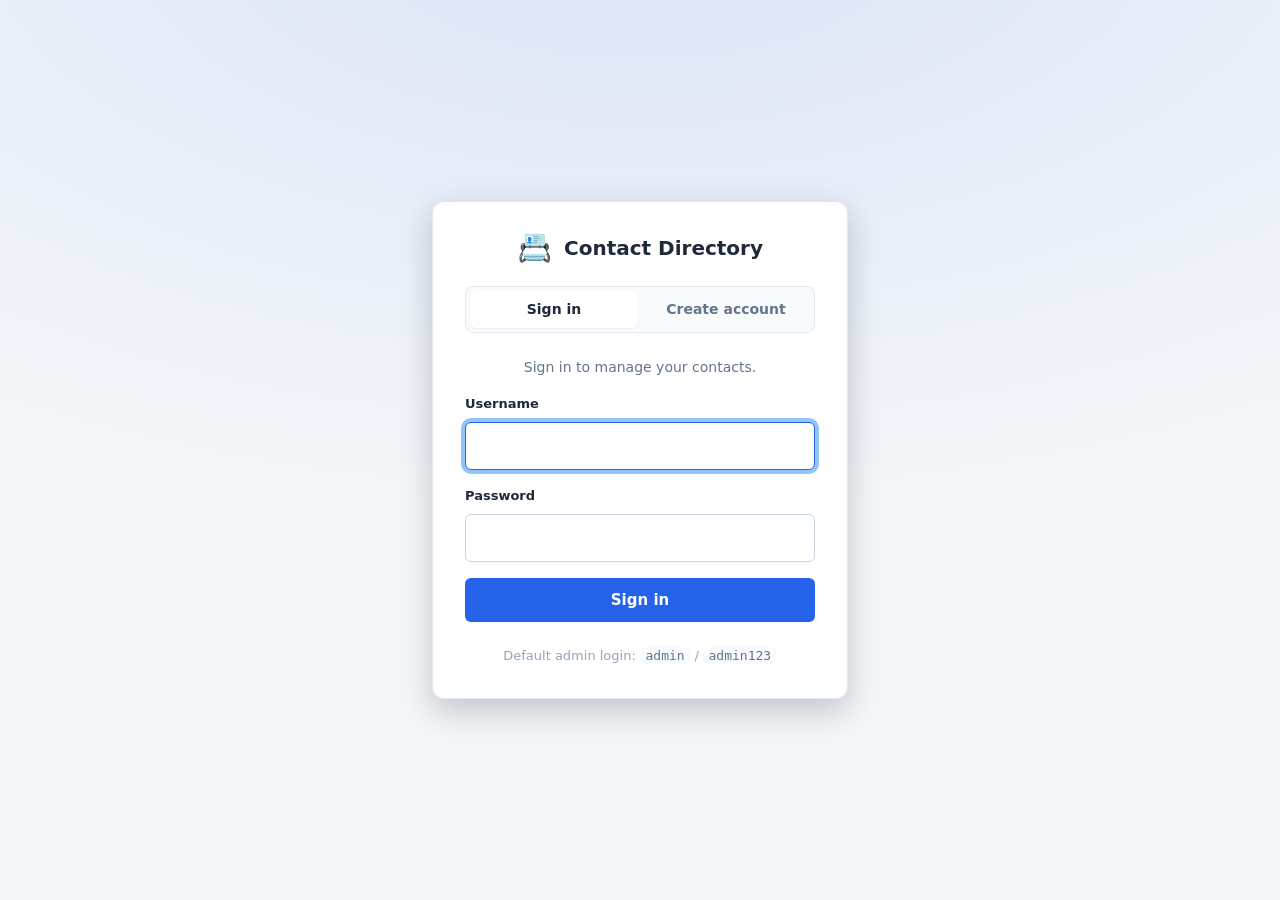
==== commit 386046f0: "Add audit log (edit history) with admin Activity page - AuditEvent / AuditAction entity + repository" ====
--- a/src/main/resources/static/index.html
+++ b/src/main/resources/static/index.html
@@ -32,6 +32,7 @@
         <span id="current-user" class="app-header__user" hidden></span>
         <a href="profile.html" id="link-profile" class="btn btn--secondary">Profile</a>
         <a href="users.html" id="link-users" class="btn btn--secondary" hidden>Users</a>
+        <a href="activity.html" id="link-activity" class="btn btn--secondary" hidden>Activity</a>
         <button type="button" id="btn-theme" class="btn btn--secondary btn--icon"
                 aria-label="Switch to dark theme" aria-pressed="false">🌙</button>
         <button type="button" id="btn-new" class="btn btn--primary">
--- a/src/main/resources/static/styles.css
+++ b/src/main/resources/static/styles.css
@@ -1617,6 +1617,21 @@
   background-color: rgba(153, 27, 27, 0.35);
 }
 
+/* Audit-log action token: a compact monospace pill in the Action column. */
+.audit-action {
+  display: inline-block;
+  padding: 0.1rem 0.5rem;
+  font-family: var(--font-mono, ui-monospace, SFMono-Regular, Menlo, monospace);
+  font-size: 0.75rem;
+  font-weight: 600;
+  letter-spacing: 0.02em;
+  color: var(--color-text-muted);
+  background-color: var(--color-surface-alt);
+  border: 1px solid var(--color-border);
+  border-radius: var(--radius-sm);
+  white-space: nowrap;
+}
+
 /* ------------------------------------------------------------------ *
  * Profile (account self-service) page
  * ------------------------------------------------------------------ */
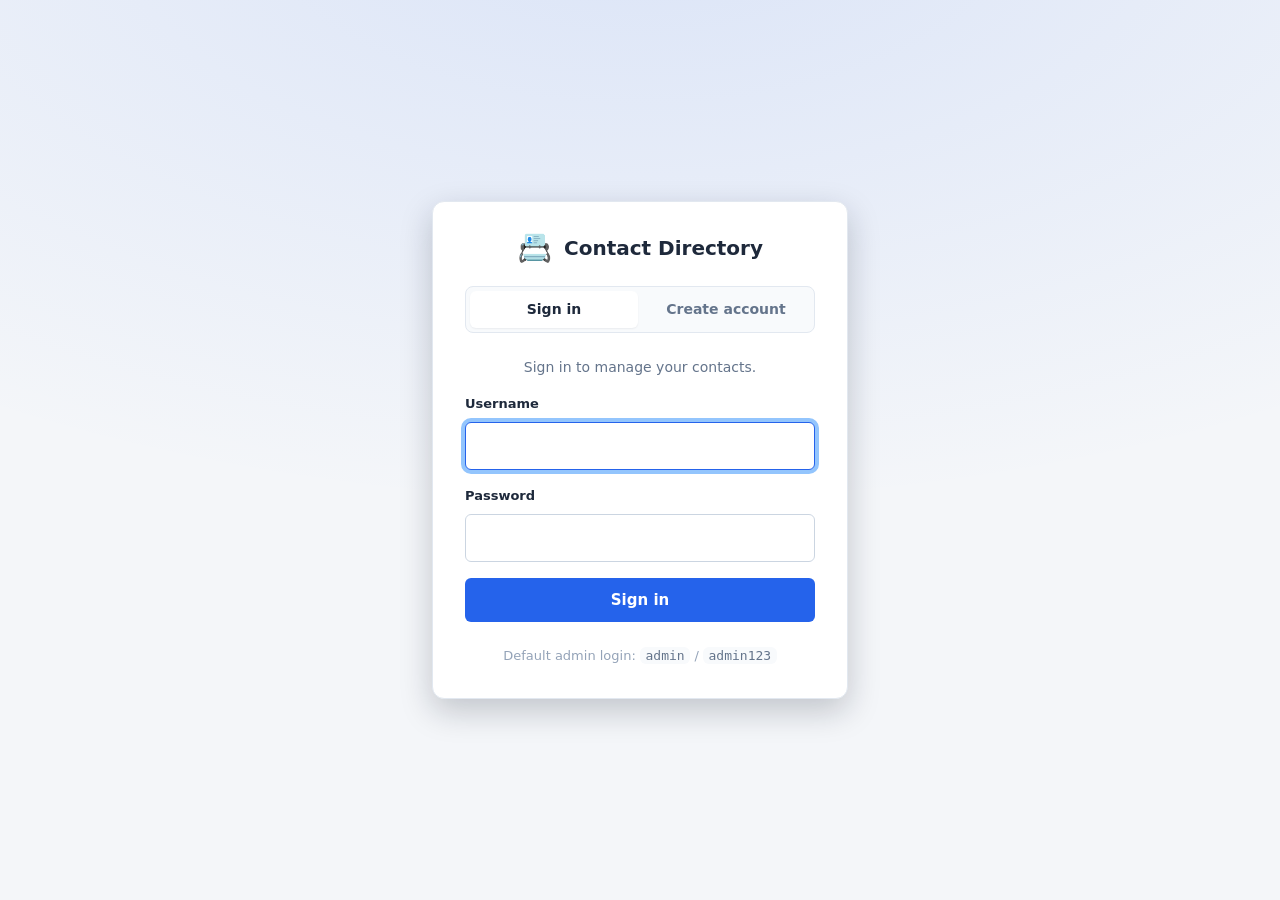
==== commit 901028f6: "CD-011: styled confirmation dialog (replace native confirm) Reusable accessible confirmDialog() -> P" ====
--- a/src/main/resources/static/index.html
+++ b/src/main/resources/static/index.html
@@ -22,6 +22,7 @@
     })();
   </script>
   <link rel="stylesheet" href="styles.css" />
+  <script defer src="confirm-dialog.js"></script>
   <script defer src="app.js"></script>
 </head>
 <body>
@@ -247,23 +248,7 @@
     </form>
   </dialog>
 
-  <!-- Delete confirmation modal -->
-  <dialog id="confirm-modal" class="modal modal--confirm" aria-labelledby="confirm-title">
-    <div class="modal__form">
-      <header class="modal__header">
-        <h2 id="confirm-title" class="modal__title">Delete contact</h2>
-      </header>
-
-      <div class="modal__body">
-        <p id="confirm-text" class="confirm-text"></p>
-      </div>
-
-      <footer class="modal__footer">
-        <button type="button" id="btn-cancel-delete" class="btn btn--secondary">Cancel</button>
-        <button type="button" id="btn-confirm-delete" class="btn btn--danger">Delete</button>
-      </footer>
-    </div>
-  </dialog>
+  <!-- Delete confirmation uses the shared confirmDialog() (confirm-dialog.js). -->
 
   <!-- Contact detail (read-only profile) modal -->
   <dialog id="detail-modal" class="modal modal--detail" aria-labelledby="detail-name">
--- a/src/main/resources/static/styles.css
+++ b/src/main/resources/static/styles.css
@@ -636,9 +636,18 @@
   color: var(--color-text);
 }
 
+/* Confirm dialog body text — single paragraph, comfortable reading width. */
+.confirm-text {
+  margin: 0;
+  color: var(--color-text);
+  font-size: var(--fs-base);
+  line-height: 1.5;
+}
+
 /* ---------- Form layout inside modal ------------------------------------ */
 /* The contact form's body is the two-column responsive field grid. The
-   confirm modal's body is left untouched (it only holds a paragraph). */
+   confirm dialog (built dynamically in confirm-dialog.js) only holds a
+   single paragraph, styled by the shared .confirm-text rule above. */
 #contact-form .modal__body {
   display: grid;
   grid-template-columns: 1fr 1fr;
@@ -1285,6 +1294,58 @@
 }
 
 /* ------------------------------------------------------------------ *
+ * Copy-to-clipboard buttons (email / username)
+ * ------------------------------------------------------------------ */
+
+/* Wraps a value + its copy button so the icon sits inline next to the text and
+ * only reveals on row hover / focus, keeping the table calm at rest. */
+.cell-copyable {
+  display: inline-flex;
+  align-items: center;
+  gap: var(--space-1);
+}
+
+.btn-copy {
+  display: inline-flex;
+  align-items: center;
+  justify-content: center;
+  padding: 1px 4px;
+  font-size: 0.875rem;
+  line-height: 1;
+  color: var(--color-text-subtle);
+  background: transparent;
+  border: none;
+  border-radius: var(--radius-sm);
+  cursor: pointer;
+  opacity: 0;
+  transition: color var(--transition-fast), opacity var(--transition-fast);
+}
+
+/* Reveal on row hover, or whenever the button itself is focused/hovered (so
+ * keyboard users can always reach it, and it stays visible after a copy). */
+tr:hover .btn-copy,
+.btn-copy:hover,
+.btn-copy:focus-visible,
+.btn-copy--done {
+  opacity: 1;
+}
+
+.btn-copy:hover {
+  color: var(--color-primary);
+}
+
+.btn-copy:focus-visible {
+  outline: 2px solid var(--color-focus-ring);
+  outline-offset: 1px;
+}
+
+/* Brief confirmation state: the glyph is swapped to a tick in JS; this just
+ * recolours it green so the "Copied" feedback reads at a glance. */
+.btn-copy--done {
+  color: var(--color-success);
+}
+
+/* ------------------------------------------------------------------ *
  * Header actions + theme toggle
  * ------------------------------------------------------------------ */
 
@@ -1505,6 +1566,48 @@
 /* ------------------------------------------------------------------ *
  * Admin: user-management table
  * ------------------------------------------------------------------ */
+/* At-a-glance counts above the table; mirrors the panel's surface treatment. */
+.users-stats {
+  display: grid;
+  grid-template-columns: repeat(4, 1fr);
+  gap: var(--space-3);
+  margin-bottom: var(--space-4);
+}
+
+.users-stat {
+  display: flex;
+  flex-direction: column;
+  gap: var(--space-1);
+  padding: var(--space-4);
+  background-color: var(--color-surface);
+  border: 1px solid var(--color-border);
+  border-radius: var(--radius-lg);
+  box-shadow: var(--shadow-sm);
+}
+
+.users-stat__value {
+  font-size: var(--fs-xl);
+  font-weight: 700;
+  line-height: 1.1;
+  color: var(--color-text);
+}
+
+.users-stat__label {
+  font-size: 0.75rem;
+  letter-spacing: 0.04em;
+  text-transform: uppercase;
+  color: var(--color-text-muted);
+}
+
+/* Stats bar: two columns on narrow screens.
+   Declared after the base .users-stats rule so source order lets it win
+   (both selectors have equal specificity; a media query adds no specificity). */
+@media (max-width: 640px) {
+  .users-stats {
+    grid-template-columns: repeat(2, 1fr);
+  }
+}
+
 .users-panel {
   background-color: var(--color-surface);
   border: 1px solid var(--color-border);
@@ -1535,6 +1638,40 @@
   border-bottom: 1px solid var(--color-border);
 }
 
+/* Sortable header: a borderless button that inherits the header's look. */
+.users-sort {
+  display: inline-flex;
+  align-items: center;
+  gap: var(--space-1);
+  margin: calc(var(--space-3) * -1);
+  padding: var(--space-3);
+  width: calc(100% + var(--space-3) * 2);
+  font: inherit;
+  letter-spacing: inherit;
+  text-transform: inherit;
+  text-align: left;
+  color: inherit;
+  background: none;
+  border: none;
+  border-radius: var(--radius-sm);
+  cursor: pointer;
+  transition: color var(--transition-fast), background-color var(--transition-fast);
+}
+
+.users-sort:hover {
+  color: var(--color-text);
+  background-color: var(--color-surface-alt);
+}
+
+.users-sort--active {
+  color: var(--color-primary);
+}
+
+.users-sort__indicator {
+  font-size: 0.75rem;
+  line-height: 1;
+}
+
 .users-table tbody td {
   padding: var(--space-3);
   border-bottom: 1px solid var(--color-border);
@@ -1562,6 +1699,13 @@
 
 .users-muted {
   color: var(--color-text-muted);
+}
+
+/* Relative timestamps: hint that the exact time is available on hover. */
+.users-muted time {
+  cursor: help;
+  text-decoration: underline dotted var(--color-border-strong);
+  text-underline-offset: 2px;
 }
 
 .users-role {
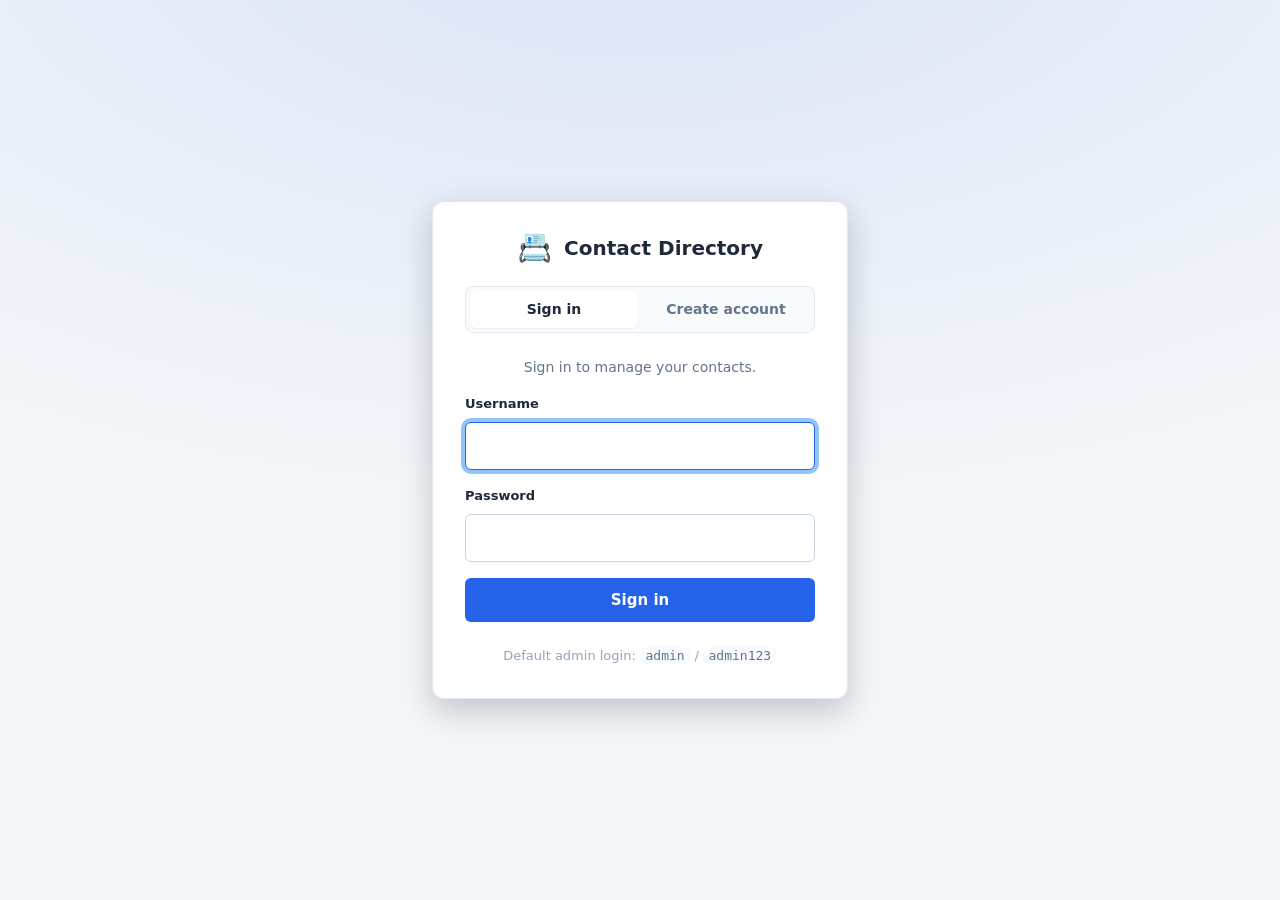
==== commit b8cd5b40: "CD-028: refresh tokens + server-side revocation + real logout - 15m access JWT (was 24h) + opaque ro" ====
--- a/src/main/resources/static/index.html
+++ b/src/main/resources/static/index.html
@@ -22,6 +22,7 @@
     })();
   </script>
   <link rel="stylesheet" href="styles.css" />
+  <script defer src="auth-client.js"></script>
   <script defer src="confirm-dialog.js"></script>
   <script defer src="app.js"></script>
 </head>
@@ -47,6 +48,7 @@
   </header>
 
   <main class="app-main">
+    <p id="contacts-scope" class="contacts-scope" hidden></p>
     <section class="toolbar" aria-label="Search and filters">
       <div class="toolbar__inner">
         <div class="toolbar__search">
--- a/src/main/resources/static/styles.css
+++ b/src/main/resources/static/styles.css
@@ -211,6 +211,7 @@
 input[type="email"],
 input[type="tel"],
 input[type="search"],
+input[type="date"],
 textarea,
 select {
   width: 100%;
@@ -1193,6 +1194,62 @@
 }
 
 /* ------------------------------------------------------------------ *
+ * Client-side pagination bar (Users table)
+ *
+ * Scoped to #users-pagination so the added padding-top/border-top don't
+ * cascade onto the contacts-page pagination bar (index.html), which shares
+ * the bare .pagination class.
+ * ------------------------------------------------------------------ */
+#users-pagination {
+  display: flex;
+  align-items: center;
+  gap: var(--space-3);
+  flex-wrap: wrap;
+  margin-top: var(--space-4);
+  padding-top: var(--space-4);
+  border-top: 1px solid var(--color-border);
+}
+
+.pagination__size {
+  display: flex;
+  align-items: center;
+  gap: var(--space-2);
+}
+
+.pagination__size label {
+  font-size: var(--fs-sm);
+  color: var(--color-text-muted);
+}
+
+.pagination__size .select {
+  width: auto;
+}
+
+.pagination__info {
+  font-size: var(--fs-sm);
+  color: var(--color-text-muted);
+  white-space: nowrap;
+}
+
+.pagination__nav {
+  display: flex;
+  align-items: center;
+  gap: var(--space-2);
+  margin-left: auto;
+}
+
+@media (max-width: 640px) {
+  .pagination__nav {
+    margin-left: 0;
+    width: 100%;
+  }
+
+  .pagination__nav .btn {
+    flex: 1;
+  }
+}
+
+/* ------------------------------------------------------------------ *
  * Trash mode affordance
  * ------------------------------------------------------------------ */
 
@@ -1776,6 +1833,132 @@
   white-space: nowrap;
 }
 
+/* "Showing N of M events" line above the activity table. */
+.audit-count {
+  margin: 0 0 var(--space-3);
+  font-size: var(--fs-sm);
+  color: var(--color-text-muted);
+}
+
+/* ------------------------------------------------------------------ *
+ * Action multi-select (dropdown checklist in the activity toolbar)
+ * ------------------------------------------------------------------ */
+.multiselect {
+  position: relative;
+}
+
+/* The toggle reads like a select but opens a checkbox popover. */
+.multiselect__toggle {
+  min-width: 9rem;
+  justify-content: space-between;
+  font-weight: 400;
+}
+
+.multiselect__menu {
+  position: absolute;
+  top: calc(100% + var(--space-1));
+  left: 0;
+  z-index: 30;
+  min-width: 14rem;
+  max-height: 18rem;
+  overflow-y: auto;
+  padding: var(--space-2);
+  display: flex;
+  flex-direction: column;
+  gap: var(--space-1);
+  background-color: var(--color-surface);
+  border: 1px solid var(--color-border);
+  border-radius: var(--radius-md);
+  box-shadow: var(--shadow-md);
+}
+
+.multiselect__option {
+  display: flex;
+  align-items: center;
+  gap: var(--space-2);
+  padding: var(--space-1) var(--space-2);
+  border-radius: var(--radius-sm);
+  cursor: pointer;
+}
+
+.multiselect__option:hover {
+  background-color: var(--color-surface-alt);
+}
+
+.multiselect__option input[type="checkbox"] {
+  width: auto;
+  margin: 0;
+  cursor: pointer;
+  accent-color: var(--color-primary);
+}
+
+/* ------------------------------------------------------------------ *
+ * User detail modal (details + recent activity)
+ * ------------------------------------------------------------------ */
+
+/* Rows are clickable (open the read-only detail modal). The role <select>,
+ * action buttons and checkbox keep their own pointer affordance. */
+.users-table tbody tr {
+  cursor: pointer;
+}
+
+/* Recent-activity block sits below the detail list inside the modal body. */
+.user-activity {
+  margin-top: var(--space-5);
+  padding-top: var(--space-4);
+  border-top: 1px solid var(--color-border);
+}
+
+.user-activity__title {
+  margin: 0 0 var(--space-3);
+  font-size: var(--fs-sm);
+  font-weight: 600;
+  color: var(--color-text-muted);
+  text-transform: uppercase;
+  letter-spacing: 0.03em;
+}
+
+.user-activity__list {
+  margin: 0;
+  padding: 0;
+  list-style: none;
+  display: flex;
+  flex-direction: column;
+  gap: var(--space-3);
+  max-height: 240px;
+  overflow-y: auto;
+}
+
+.user-activity__item {
+  display: flex;
+  align-items: baseline;
+  flex-wrap: wrap;
+  gap: var(--space-2);
+  font-size: var(--fs-sm);
+}
+
+.user-activity__summary {
+  color: var(--color-text);
+  word-break: break-word;
+}
+
+/* Push the relative time to the right edge of the row. */
+.user-activity__time {
+  margin-left: auto;
+  color: var(--color-text-muted);
+  white-space: nowrap;
+}
+
+.user-activity__status {
+  margin: 0;
+  font-size: var(--fs-sm);
+  color: var(--color-text-muted);
+}
+
+.user-activity__status--error {
+  color: var(--color-danger);
+}
+
 /* ------------------------------------------------------------------ *
  * Profile (account self-service) page
  * ------------------------------------------------------------------ */
@@ -1882,3 +2065,87 @@
     align-self: stretch;
   }
 }
+
+/* ----------------------------- Admin dashboard (CD-044) ----------------------------- */
+.section-title {
+  margin: 0 0 var(--space-1);
+  font-size: var(--fs-xl);
+  color: var(--color-text);
+}
+
+.section-subtitle {
+  margin: 0 0 var(--space-5);
+  font-size: var(--fs-sm);
+  color: var(--color-text-muted);
+}
+
+.dashboard-grid {
+  display: grid;
+  grid-template-columns: 2fr 1fr;
+  gap: var(--space-5);
+  align-items: start;
+}
+
+.dashboard-grid > section {
+  background: var(--color-surface);
+  border: 1px solid var(--color-border);
+  border-radius: var(--radius-lg);
+  padding: var(--space-5);
+  box-shadow: var(--shadow-sm);
+}
+
+.dashboard-actions {
+  display: flex;
+  flex-direction: column;
+  gap: var(--space-3);
+}
+
+.dashboard-action {
+  display: flex;
+  flex-direction: column;
+  gap: var(--space-1);
+  padding: var(--space-3) var(--space-4);
+  border: 1px solid var(--color-border);
+  border-radius: var(--radius-md);
+  text-decoration: none;
+  color: inherit;
+  transition: border-color 0.15s ease, box-shadow 0.15s ease;
+}
+
+.dashboard-action:hover {
+  border-color: var(--color-primary);
+  box-shadow: var(--shadow-sm);
+}
+
+.dashboard-action__title {
+  font-weight: 600;
+  color: var(--color-primary);
+}
+
+.dashboard-action__desc {
+  font-size: var(--fs-sm);
+  color: var(--color-text-muted);
+}
+
+.user-activity__meta {
+  margin-left: auto;
+  color: var(--color-text-muted);
+  white-space: nowrap;
+}
+
+@media (max-width: 720px) {
+  .dashboard-grid {
+    grid-template-columns: 1fr;
+  }
+}
+
+/* Role-aware banner on the contacts page (shown to admins viewing all contacts). */
+.contacts-scope {
+  margin: 0 0 var(--space-4);
+  padding: var(--space-2) var(--space-3);
+  background: var(--color-surface-alt);
+  border: 1px solid var(--color-border);
+  border-radius: var(--radius-md);
+  font-size: var(--fs-sm);
+  color: var(--color-text-muted);
+}
